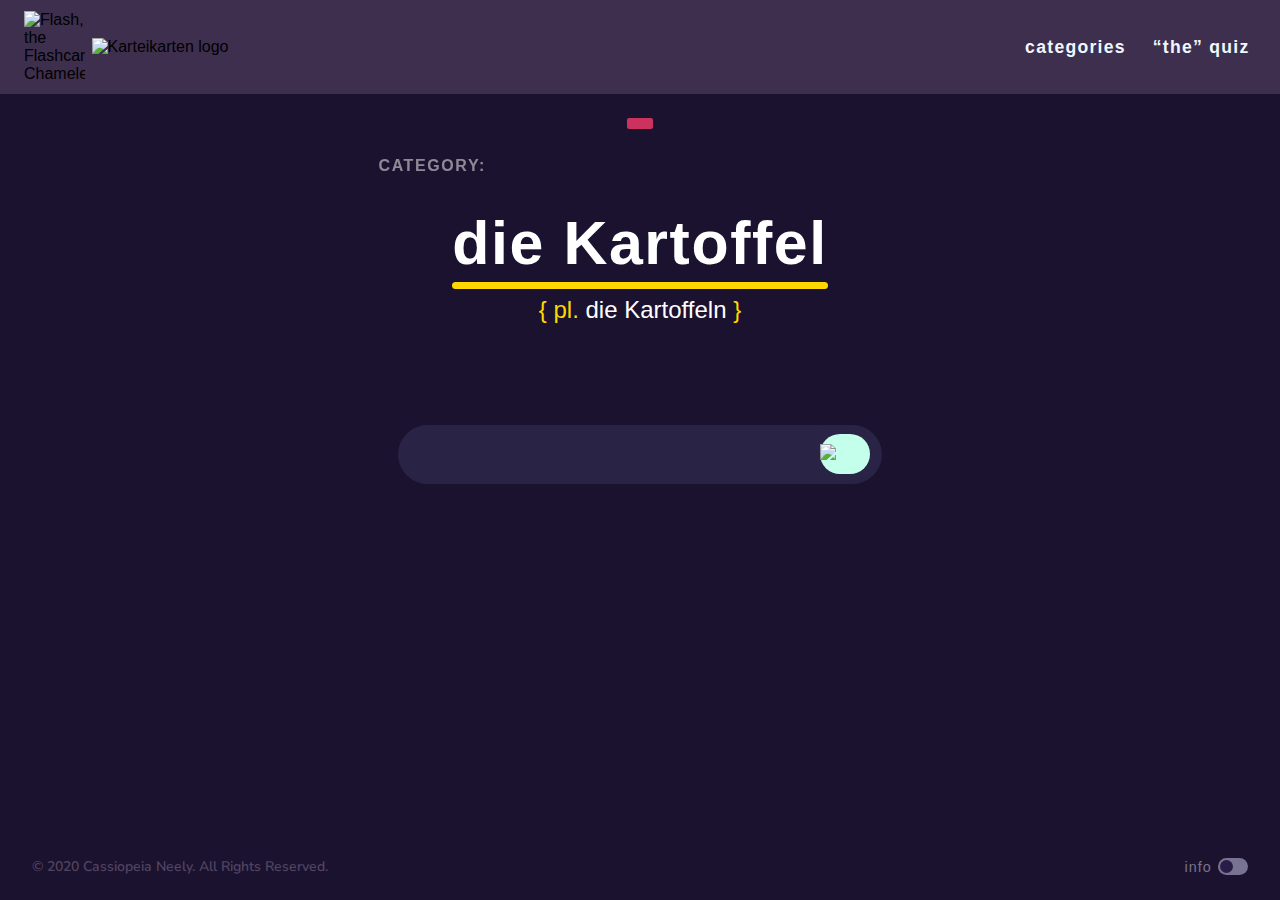
==== index.html @ aaf3dedf "add terminal newline" ====
<!DOCTYPE html>
<html lang="en">
<head>
    <meta charset="UTF-8" />
    <meta name="viewport" content="width=device-width, initial-scale=1.0" />
    <meta http-equiv="cache-control" content="no-store" />
    <meta http-equiv="X-UA-Compatible" content="ie=edge" />
    <meta name="theme-color" content="rgb(62, 47, 79)" />
    <meta name="apple-mobile-web-app-capable" content="yes" />
    <meta name="apple-mobile-web-app-status-bar-style" content="rgb(26, 18, 47)" />
    <title>Karteikarten—English to German Flashcards</title>
    <link rel="icon" type="image/png" href="images/flag-favicon.png" />
    <link rel="stylesheet" type="text/css" href="css/style.css" />
    <link rel="stylesheet" href="https://use.typekit.net/azi6bbn.css" />
    <link href="https://fonts.googleapis.com/css2?family=Nunito:wght@600&display=swap" rel="stylesheet" />
    <script src="https://ajax.googleapis.com/ajax/libs/jquery/3.4.1/jquery.min.js"></script>
</head>
<body>
    <header>
        <section id="logo-container">
            <img id="chameleon" src="images/nav-images/flash-chameleon.svg" alt="Flash, the Flashcard Chameleon" />
            <a href="index.html"><img id="logo" src="images/nav-images/karteikarten-logo-text.svg" alt="Karteikarten logo" /></a>
        </section>
        <section id="hamburger">
            <img id="highlighter-menu" src="images/nav-images/menu-highlighters.svg" />
            <img id="highlighter-lines" src="images/nav-images/highlighter-lines.svg" alt="" />
        </section>
        <nav>
            <ul>
                <li id="open-categories" class="nav-links">Categories</li>
                <li class="nav-links"><a href="./der-die-das.html">“The” Quiz</a></li>
            </ul>
            <div id="nav-x-bg" class="close-x-bg">
                <p class="close-x">✕</p>
            </div>
        </nav>
    </header>
    <section id="categories-wrapper">
        <div id="exit-row">
            <div id="categories-x-bg" class="close-x-bg">
                <p class="close-x">✕</p>
            </div>
        </div>
        <div id="lightning-flex">
            <div id="lightning-container">
                <img id="tricolor-lightning" src="images/level-images/tricolor-lightning.svg" alt="Blue, orange, and gold lightning bolts" />
                <div id="round-totals-container">
                    <div>
                        <p class="flashcard-total" id="lightning-total"></p>
                        <span class="gray-divider"></span>
                        <p>Lightning Round</p>
                    </div>
                    <div>
                        <p class="flashcard-total" id="customized-total">0</p>
                        <span class="gray-divider"></span>
                        <p>Customized Round</p>
                    </div>
                </div>
                <p id="lightning-text">Up for a challenge? Click the Lightning Round button to skip <span id="total-levels"></span> levels and enter the <span id="total-words"></span>-word lightning round, or select categories and click Customized Round.</p>
                <button class="lightning-round mobile">Lightning Round</button>
            </div>
            <form id="categories-box">
                <input type="checkbox" name="adjectives" id="adjectives" class="hidden-checkbox" />
                <label for="adjectives">
                    <div class="selection-ring">
                        <div id="adjectives-color">
                            <img class="category-icons" src="images/category-icons/category-icons-adjectives.svg" />
                        </div>
                    </div>
                    <p class="label-text">Adjectives</p>
                </label>
                <input type="checkbox" name="animals" id="animals" class="hidden-checkbox" />
                <label for="animals">
                    <div class="selection-ring">
                        <div id="animals-color">
                            <img class="category-icons" src="images/category-icons/category-icons-animals.svg" />
                        </div>
                    </div>
                    <p class="label-text">Animals</p>
                </label>
                <input type="checkbox" name="arts" id="arts" class="hidden-checkbox" />
                <label for="arts">
                    <div class="selection-ring">
                        <div id="arts-color">
                            <img class="category-icons expanded taller" src="images/category-icons/category-icons-arts.svg" />
                        </div>
                    </div>
                    <p class="label-text">Arts</p>
                </label>
                <input type="checkbox" name="body" id="body" class="hidden-checkbox" />
                <label for="body">
                    <div class="selection-ring">
                        <div id="body-color">
                            <img class="category-icons" src="images/category-icons/category-icons-body.svg" />
                        </div>
                    </div>
                    <p class="label-text">Body</p>
                </label>
                <input type="checkbox" name="calendar" id="calendar" class="hidden-checkbox" />
                <label for="calendar">
                    <div class="selection-ring">
                        <div id="calendar-color">
                            <img class="category-icons" src="images/category-icons/category-icons-calendar.svg" />
                        </div>
                    </div>
                    <p class="label-text">Calendar</p>
                </label>
                <input type="checkbox" name="catastrophe" id="catastrophe" class="hidden-checkbox" />
                <label for="catastrophe">
                    <div class="selection-ring">
                        <div id="catastrophe-color">
                            <img class="category-icons expanded" src="images/category-icons/category-icons-catastrophe.svg" />
                        </div>
                    </div>
                    <p class="label-text">Catastrophe</p>
                </label>
                <input type="checkbox" name="clothes" id="clothes" class="hidden-checkbox" />
                <label for="clothes">
                    <div class="selection-ring">
                        <div id="clothes-color">
                            <img class="category-icons" src="images/category-icons/category-icons-clothes.svg" />
                        </div>
                    </div>
                    <p class="label-text">Clothes</p>
                </label>
                <input type="checkbox" name="food" id="food" class="hidden-checkbox" />
                <label for="food">
                    <div class="selection-ring">
                        <div id="food-color">
                            <img class="category-icons" src="images/category-icons/category-icon-food.svg" />
                        </div>
                    </div>
                    <p class="label-text">Food</p>
                </label>
                <input type="checkbox" name="home" id="home" class="hidden-checkbox" />
                <label for="home">
                    <div class="selection-ring">
                        <div id="home-color">
                            <img class="category-icons" src="images/category-icons/category-icons-home.svg" />
                        </div>
                    </div>
                    <p class="label-text">Home</p>
                </label>
                <input type="checkbox" name="nature" id="nature" class="hidden-checkbox" />
                <label for="nature">
                    <div class="selection-ring">
                        <div id="nature-color">
                            <img class="category-icons" src="images/category-icons/category-icons-nature.svg" />
                        </div>
                    </div>
                    <p class="label-text">Nature</p>
                </label>
                <input type="checkbox" name="numbers" id="numbers" class="hidden-checkbox" />
                <label for="numbers">
                    <div class="selection-ring">
                        <div id="numbers-color">
                            <img class="category-icons" src="images/category-icons/category-icons-numbers.svg" />
                        </div>
                    </div>
                    <p class="label-text">Numbers</p>
                </label>
                <input type="checkbox" name="people" id="people" class="hidden-checkbox" />
                <label for="people">
                    <div class="selection-ring">
                        <div id="people-color">
                            <img class="category-icons squished" src="images/category-icons/category-icons-people.svg" />
                        </div>
                    </div>
                    <p class="label-text">People</p>
                </label>
                <input type="checkbox" name="phrases" id="phrases" class="hidden-checkbox" />
                <label for="phrases">
                    <div class="selection-ring">
                        <div id="phrases-color">
                            <img class="category-icons" src="images/category-icons/category-icons-phrases.svg" />
                        </div>
                    </div>
                    <p class="label-text">Phrases</p>
                </label>
                <input type="checkbox" name="tech" id="tech" class="hidden-checkbox" />
                <label for="tech">
                    <div class="selection-ring">
                        <div id="tech-color">
                            <img class="category-icons" src="images/category-icons/category-icons-technology.svg" />
                        </div>
                    </div>
                    <p class="label-text">Tech</p>
                </label>
                <input type="checkbox" name="travel" id="travel" class="hidden-checkbox" />
                <label for="travel">
                    <div class="selection-ring">
                        <div id="travel-color">
                            <img class="category-icons taller" src="images/category-icons/category-icons-travel.svg" />
                        </div>
                    </div>
                    <p class="label-text">Travel</p>
                </label>
            </form>
        </div>
        <button class="select-categories mobile" type="button">Customized Round</button>
        <section id="lightning-button-row">
            <button class="lightning-round desktop">Lightning Round</button>
            <button class="select-categories desktop" type="button">Customized Round</button>
        </section>
    </section>
    <main>
        <section id="help-row">
            <div id="label-icon-container">
                <img class="help-icons" id="label-switch" src="images/help-icons/three-bent-labels.svg" title="Category Labels" alt="Labels icon" />
            </div>
            <div id="help-icons-container">
                <img class="help-icons" id="hint-bulb" src="images/help-icons/karteikarten-hint-bulb.svg" title="Hint Bulb" alt="Lightbulb icon" />
                <img class="help-icons" id="answer-key" src="images/help-icons/karteikarten-answer-key.svg" title="Answer Key" alt="Key icon" />
            </div>
            <div id="hint-message-container">
                <p id="hint-message"></p>
            </div>
        </section>
        <div id="mobile-focus">
            <section id="countdown-container">
                <p>This round has</p>
                <div id="countdown"></div>
                <p id="update-remaining"></p>
            </section>
            <section id="german-box">
                <div id="flashcard-category-wrapper">
                    <p id="card-category">Category: <span id="insert-category"></span></p>
                    <img class="category-icons" id="card-icon" src="" />
                </div>
                <div id="card-text-wrapper">
                    <h1 id="german-word" lang="de">die Kartoffel</h1>
                    <span id="line"></span>
                    <div id="plural-zone">
                        <p>{ pl. <span id="german-plural" lang="de">die Kartoffeln</span> }</p>
                    </div>
                </div>
                <!-- EMPTY GRID ROW, BELOW -->
                <div></div>
            </section>
            <form id="translation-container">
                <input id="your-translation" type="text" placeholder="" required />
                <button id="submit" type="button">
                    <img id="submit-arrow" src="images/arrows/submit-arrow.svg" alt="Arrow" />
                </button>
            </form>
        </div>
    </main>
    <section>
        <div id="level-box" class="modal">
            <div class="modal-content">
                <div id="modal-body">
                    <h2 lang="de">Fantastisch!</h2>
                    <p id="congrats-sub">You've reached</p>
                    <figure id="modal-image">
                        <figcaption id="level"></figcaption>
                    </figure>
                    <div id="mini-review-container">
                        <span class="chevron-ornament">» </span><p class="review-button" id="mini-review">Mini Review</p><span class="chevron-ornament"> «</span>
                    </div>
                    <div id="end-review-container">
                        <span class="chevron-ornament">» </span><p class="review-button" id="final-review">Final Review</p><span class="chevron-ornament"> «</span>
                    </div>
                </div>
                <div id="modal-review">
                    <h2>Mini Review</h2>
                    <p id="review-sub">Practice makes perfect, so have another look at <span id="review-count">these words</span><span id="remove-round"> from the last round.</span> Click <span id="each-it">each word</span> to see the correct translation.</p>
                    <div id="review-box"></div>
                </div>
                <div id="modal-footer">
                    <button id="continue" type="button">Continue</button>
                </div>
            </div>
        </div>
    </section>
    <section id="onion-skin" class="modal">
        <div id="info-container">
            <div class="info-graphics">
                <div id="info-countdown-container">
                    <p id="info-countdown">20</p>
                </div>
            </div>
            <div id="about-counter" class="info-blurbs">
                <p class="info-text">The <span class="info-item">counter</span> indicates the number of words that remain in the current round.</p>
                <img id="info-arrow-counter" class="info-arrows" src="images/arrows/arrow-to-counter.svg" />
            </div>
            <div class="info-graphics">
                <div class="help-circle">
                    <img class="info-help-icons" src="images/help-icons/three-bent-labels.svg" />
                </div>
                <div class="help-circle">
                    <img class="info-help-icons" src="images/help-icons/karteikarten-hint-bulb.svg" />
                </div>
                <div class="help-circle">
                    <img class="info-help-icons" src="images/help-icons/karteikarten-answer-key.svg" />
                </div>
            </div>
            <div id="about-help" class="info-blurbs">
                <img id="info-arrow-help" class="info-arrows" src="images/arrows/arrow-to-help.svg" />
                <p class="info-text">Toggle the <span class="info-item">category labels</span> with the first icon. The <span class="info-item">hint bulb</span> offers a more specific clue, and the <span class="info-item">answer key</span> has the solution.</p>
                <span class="info-text"><span class="bolded">Note:</span> The hint bulb and answer key build your <div class="review-preview-container">
                        <span class="dashed-underline">Mini Reviews</span>,
                        <div class="preview-box">
                            <video controls width="333.5" height="303.5" autoplay muted>
                                <source src="images/info-images/mini-review-preview.mp4" type="video/mp4" />
                            </video>
                        </div>
                    </div>so you'll have a second chance to translate tricky words.</span>
            </div>
            <div class="info-graphics">
                <img id="flashcard-example" src="images/info-images/flashcard-example.png" />
            </div>
            <div id="about-flashcard" class="info-blurbs">
                <img id="info-arrow-flashcard" class="info-arrows" src="images/arrows/arrow-to-flashcard.svg" />
                <p class="info-text">Translate the <span class="info-item">German word</span> above the yellow line. The plural form, below, is only for reference.</p>
                <div class="info-graphics">
                    <img id="input-example" src="images/info-images/translation-input-example.png" />
                </div>
                <p class="info-text">Use the <span class="info-item">arrow button</span>, or your Enter key, to submit your translation. If the <span class="info-item">input field</span> flashes red, the answer was wrong and the word will appear in your Mini Review.</p>
            </div>
        </div>
    </section>
    <footer>
        <p id="copyright">&copy; 2020 Cassiopeia Neely. All Rights Reserved.</p>
        <div id="info-switch-container">
            <p id="info">Info</p>
            <label class="switch">
                <input id="info-switch" type="checkbox">
                <span class="slider round"></span>
            </label>
        </div>
    </footer>
    <script type="module" src="js/script.js"></script>
</body>
</html>
---- css/style.css ----
/* GLOBAL */

html {
    font-size: 16px;
    font-family: 'dinosaur', sans-serif;
    box-sizing: border-box;
    height: -webkit-fill-available;

}
* {
    box-sizing: inherit;
}
body {
    display: flex;
    flex-direction: column;
    min-height: 100vh;
    min-height: -webkit-fill-available;
    margin: 0;
    padding: 0;
    background-color: rgb(26, 18, 47);
}
button {
    display: block;
    font-size: 1rem;
    text-transform: uppercase;
    border: none;
    border-radius: 2px;
    padding: .5rem 3rem;
    cursor: pointer;
}

/* ACCENT FONTS */

.nav-links,
#card-category,
.info-item {
    font-family: 'verveine', sans-serif;
    font-weight: 600;
    font-style: normal;
}
button,
#hint-message,
#your-translation,
.review-answers,
#copyright {
    font-family: 'Nunito', sans-serif;
    font-weight: 600;
    font-style: normal;
}

/* HEADER */

header {
    display: flex;
    align-items: center;
    justify-content: space-between;
    padding: .7rem 1.5rem;
    background-color: rgb(62, 47, 79);
    position: fixed;
    top: 0;
    width: 100%;
    z-index: 7;
}
#logo-container {
    display: flex;
    align-items: center;
}
#chameleon {
    width: 61.16px;
}
img#logo {
    height: 53px;
    padding-left: .4rem;
}
a {
    text-decoration: none;
    padding: 0;
}
#hamburger {
    position: fixed;
    top: 25px;
    right: 25px;
    z-index: 7;
    width: 2.6rem;
    cursor: pointer;
    display: none;
}
#highlighter-menu,
#highlighter-lines {
    display: none;
}
nav {
    position: relative;
    z-index: 7;
}
#nav-x-bg {
    position: absolute;
    top: 30px;
    right: 30px;
    z-index: 7;
}
li {
    margin-left: .6rem;
    padding: .3rem .4rem;
}
.nav-links {
    display: inline;
    font-size: 1.1rem;
    color: rgb(240, 248, 255);
    letter-spacing: .08rem;
    text-transform: lowercase;
    list-style: none;
    cursor: pointer;
    background-image: url('../images/nav-images/nav-hover-highlight.svg');
    background-position: bottom;
    background-repeat: no-repeat;
    background-size: contain;
}
.nav-links:hover {
    color: rgb(196, 255, 236);
    background-image: url('../images/nav-images/nav-hover-highlight-dark.svg');
}
a {
    text-decoration: none;
    color: inherit;
}
a:hover {
    color: inherit;
}
.header-shadow {
    border-bottom: 1px solid #3F51B5;
    box-shadow: 1px 3px 5px 1px #9E9E9E;
}

/* CATEGORIES  */

#categories-wrapper {
    display: none;
    background-color: rgb(245, 245, 245);
    box-shadow: 1px 2px 7px 1px #545454;
    border-bottom: 1px solid #9E9E9E;
    width: 100%;
    position: absolute;
    z-index: 6;
}
#lightning-flex {
    display: flex;
    align-items: center;
    justify-content: space-between;
}
.close-x-bg {
    display: none;
    align-self: flex-end;
    align-items: center;
    justify-content: center;
    height: 1.5rem;
    width: 1.5rem;
    border-radius: 100px;
    background-image: linear-gradient(rgb(236, 123, 82), rgb(239, 82, 84));
    margin: 1rem 1.5rem 0;
    cursor: pointer;
}
.close-x-bg:hover {
    background-image: linear-gradient(rgb(237, 79, 84), rgb(237, 160, 117));
}
.close-x {
    font-weight: 400;
    font-style: normal;
    font-size: .7rem;
    color: rgb(245, 245, 245);
    margin: 0;
}
.close-x:hover {
    transition: 2s;
    transform: rotate(360deg);
}
#exit-row {
    display: flex;
    justify-content: flex-end;
}
#categories-x-bg {
    display: flex;
}
#lightning-container {
    margin: 1rem 2rem;
    text-align: center;
}
#tricolor-lightning {
    height: 100px;
    margin: .5rem;
    cursor: pointer;
}
#round-totals-container {
    display: flex;
    align-items: center;
    justify-content: space-between;
    width: 60%;
    margin: .5rem auto;
}
#round-totals-container div {
    font-weight: 400;
    font-style: normal;
    text-align: center;
    color: rgb(109, 103, 93);
    text-transform: uppercase;
    font-size: .8rem;
}
#round-totals-container p {
    margin: .5rem .25rem;
}
.flashcard-total {
    font-weight: 700;
    font-size: 2rem;
}
#lightning-total {
    color: rgb(255, 72, 0);
}
#customized-total {
    color: rgb(128, 84, 181);
}
.gray-divider {
    display: block;
    height: 2px;
    width: 100%;
    background-color: rgb(208, 205, 200);
    border-radius: 25px;
}
#lightning-text {
    font-weight: 300;
    font-style: normal;
    font-size: 1.2rem;
    letter-spacing: .12rem;
    color: rgb(109, 103, 93);
    padding: 1rem;
    margin: 0;
}
button.lightning-round {
    background-color: rgb(255, 72, 0);
    color: rgb(255, 255, 255);
    margin: 1rem auto;
}
button.lightning-round:hover {
    background-color: rgb(0, 197, 255);
}
.mobile {
    display: none;
}
#categories-box {
    display: flex;
    flex-wrap: wrap;
    align-items: center;
    justify-content: space-evenly;
    padding: 20px;
    max-width: 50%;
}
#categories-box label {
    width: 110px;
    margin: 10px;
    padding: 15px;
    position: relative;
    cursor: pointer;
}
.hidden-checkbox {
    clip-path: inset(100% 100% 100% 100%);
    position: absolute;
}
.hidden-checkbox:checked + label .selection-ring {
    border: 3px solid rgb(165, 175, 232);
}
.hidden-checkbox:checked + label .label-text {
    font-weight: 700 !important;
}
.selection-ring {
    display: flex;
    align-items: center;
    justify-content: center;
    border-radius: 100%;
    width: 55px;
    height: 55px;
    margin: 0 auto;
    cursor: pointer;
}
.selection-ring div {
    border-radius: 100%;
    width: 45px;
    height: 45px;
    display: flex;
    align-items: center;
    justify-content: center;
    margin: 0 auto;
}
#adjectives-color {
    background-color: rgb(156, 83, 141);
}
#animals-color {
    background-color: rgb(160, 129, 129);
}
#arts-color {
    background-color: rgb(70, 130, 180);
}
#body-color {
    background-color: rgb(245, 106, 55);
}
#calendar-color {
    background-color: rgb(205, 92, 92);
}
#catastrophe-color {
    background-color: rgb(117, 148, 117);
}
#clothes-color {
    background-color: rgb(9, 148, 189);
}
#food-color {
    background-color: rgb(244, 67, 54);
}
#home-color {
    background-color: rgb(119, 46, 83);
}
#nature-color {
    background-color: rgb(46, 139, 87);
}
#numbers-color {
    background-color: rgb(107, 106, 158);
}
#people-color {
    background-color: rgb(0, 139, 139);
}
#phrases-color {
    background-color: rgb(206, 60, 94);
}
#tech-color {
    background-color: rgb(96, 125, 139);
}
#travel-color {
    background-color: rgb(94, 147, 243)
}
.category-icons {
    width: 25px;
    max-height: 20px;
}
.squished {
    width: 20px;
}
.expanded {
    width: 30px;
}
.taller {
    max-height: 24px;
}
.label-text {
    font-weight: 300;
    font-style: normal;
    font-size: .8rem;
    color: rgb(41, 35, 70);
    text-align: center;
    margin: .6rem auto 0;
}
.select-categories {
    margin: 1rem auto;
    color: rgb(240, 248, 255);
    background-color: rgb(128, 84, 181);
}
.select-categories:hover,
#continue:hover {
    background-color: rgb(201, 124, 194);
}
#lightning-button-row {
    display: flex;
}

/* MAIN */

#help-row {
    display: flex;
    align-items: center;
    justify-content: flex-end;
    padding-top: .5rem;
}
#label-icon-container,
#help-icons-container {
    display: flex;
    align-items: center;
    height: 84px;
}
#help-icons-container {
    background-color: rgb(26, 18, 47);
    z-index: 2;
}
#hint-message-container {
    background-color: rgb(191, 255, 223);
    border-radius: 100px;
    cursor: pointer;
    display: flex;
    align-items: center;
    justify-content: center;
    position: fixed;
    right: -100%;
    width: 250px;
    height: 80px;
    z-index: 1;
}
#hint-message-container::after {
    content: '';
    position: absolute;
    width: 15px;
    height: 15px;
    right: -6px;
    background-color: rgb(191, 255, 223);
    border-radius: 2px;
    transform: rotate(45deg);
}
#hint-message {
    display: inline-block;
    padding: 1rem 1.3rem;
    font-size: 1rem;
    color: rgb(16, 115, 106);
}
.ital {
    font-style: italic;
}
.underline {
    text-decoration: underline;
}
.help-icons {
    height: 40px;
    filter: opacity(.7);
    cursor: pointer;
    padding-right: 2rem;
}
.help-icons:hover {
    filter: opacity(1);
}
#mobile-focus {
    padding-top: 1.5rem;
}
#countdown-container {
    display: flex;
    align-items: center;
    justify-content: center;
    margin-bottom: .625rem;
}
#countdown-container p {
    font-weight: 300;
    font-style: normal;
    font-size: .8rem;
    text-align: right;
    text-transform: uppercase;
    letter-spacing: .1rem;
    color: rgb(245, 245, 245);
    margin: 0;
    opacity: 0;
    width: 140px;
}
#countdown {
    font-weight: 700;
    font-style: normal;
    font-size: 1.3rem;
    line-height: 1.3rem;
    background-color: rgb(204, 50, 93);
    color: rgb(255, 255, 255);
    border-radius: 2px;
    padding: .3rem .8rem .4rem .8rem;
    margin: 0 .5rem;
    cursor: pointer;
}
#update-remaining {
    text-align: left !important;
}
#german-box {
    display: grid;
    width: 555px;
    height: 250px;
    grid-template: 20% 60% 20% / 100%;
    margin: 0 auto 2.1rem;
    border-radius: 5px;
}
#flashcard-category-wrapper {
    display: flex;
    align-items: center;
    justify-content: space-between;
    margin: 0 1rem;
    opacity: .5;
}
#card-category {
    font-size: 1rem;
    letter-spacing: .1rem;
    text-transform: uppercase;
    color: rgb(255, 255, 255);
    margin: 0;
}
#card-text-wrapper {
    width: fit-content;
    display: flex;
    flex-direction: column;
    align-items: center;
    justify-content: center;
    margin: 0 auto;
}
#german-word {
    display: inline;
    font-weight: 700;
    font-style: normal;
    font-size: 3.8rem;
    letter-spacing: .1rem;
    color: rgb(255, 255, 255);
    margin: 0 0 .1rem 0;
}
#line {
    display: block;
    height: 7px;
    width: 100%;
    background-color: rgb(255, 215, 0);
    border-radius: 5px;
    margin: .13rem 0 .4rem 0;
}
#plural-zone {
    display: block;
    font-weight: 400;
    font-style: normal;
    font-size: 1.5rem;
    color: rgb(255, 215, 0);
    display: inline;
    margin: 0;
}
#plural-zone p {
    margin: 0;
}
#german-plural {
    color: rgb(255, 255, 255);
}
#translation-container {
    display: flex;
    align-items: center;
    width: fit-content;
    border-radius: 100px;
    background-color: rgb(41, 35, 70);
    margin: 0 auto;
    padding: 0 .7rem 0 1.5rem;
}
#your-translation {
    font-size: 2rem;
    text-align: center;
    background-color: rgb(41, 35, 70);
    color: rgb(97, 183, 223);
    padding: .5rem 0;
    border: none;
    border-radius: 3px;
}
#your-translation::placeholder {
    opacity: .7;
    font-style: italic;
    font-size: 1.5rem;
}
#your-translation:active,
#your-translation:focus {
  outline: none;
}
#submit {
    display: inline-block;
    background-color: rgb(196, 255, 236);
    border-radius: 100px;
    height: 2.5rem;
    width: 3.125rem;
    margin: 0;
    padding: 0;
}
#submit-arrow {
    height: 50%;
    margin: 0 auto;
    display: block;
}
#submit:active,
#submit:focus {
    border: 1px solid rgb(97, 183, 223);
    outline: none;
    box-shadow: 0 0 3px 1px rgb(97, 183, 223);
}

/* INPUT AND QUIZ-BUTTON ANIMATIONS */

/* activated with js, bzzt turns the input red */
.add-bzzt {
    -webkit-animation-name: bzzt;
    -webkit-animation-duration: 2s;
    animation-name: bzzt;
    animation-duration: 2s;
}
@-webkit-keyframes bzzt {
    0%   {background-color: rgb(41, 35, 70);}
    25%  {background-color: rgb(169, 0, 0);}
    50%  {background-color: rgb(169, 0, 0);}
    100% {background-color: rgb(41, 35, 70);}
}
@keyframes bzzt {
    0%   {background-color: rgb(41, 35, 70);}
    25%  {background-color: rgb(169, 0, 0);}
    50%  {background-color: rgb(169, 0, 0);}
    100% {background-color: rgb(41, 35, 70);}
}

/* activated with js, sparkle highlights the quiz buttons  */
.add-sparkle {
    -webkit-animation-name: sparkle;
    -webkit-animation-duration: 2s;
    animation-name: sparkle;
    animation-duration: 2s;
}
@-webkit-keyframes sparkle {
    0%   {background-color: rgb(41, 35, 70);}
    25%  {background-color: rgb(179, 230, 217); border-color: rgb(179, 230, 217);}
    50%  {background-color: rgb(179, 230, 217); border-color: rgb(179, 230, 217);}
    100% {background-color: rgb(41, 35, 70);}
}
@keyframes sparkle {
    0%   {background-color: rgb(41, 35, 70);}
    25%  {background-color: rgb(179, 230, 217); border-color: rgb(179, 230, 217);}
    50%  {background-color: rgb(179, 230, 217); border-color: rgb(179, 230, 217);}
    100% {background-color: rgb(41, 35, 70);}
}

/* NEXT-LEVEL MODAL BOX */

.modal {
    display: none;
    position: fixed;
    z-index: 4;
    padding-top: 6%;
    left: 0;
    top: 0;
    width: 100%;
    height: 100%;
    background-color: rgba(41,35,70,0.5);
}
#level-box {
    z-index: 8;
}
.modal-content {
    position: relative;
    background-color: rgb(253, 253, 253);
    margin: auto;
    padding: 0;
    border: 1px solid rgb(136, 136, 136);
    box-shadow: 0 4px 8px 0 rgba(0,0,0,0.2), 0 6px 20px 0 rgba(0,0,0,0.19);
    width: 50%;
    -webkit-animation-name: drop-modal;
    -webkit-animation-duration: 0.4s;
    animation-name: drop-modal;
    animation-duration: 0.4s;
}
@-webkit-keyframes drop-modal {
    from {top: -300px; opacity: 0}
    to {top: 0; opacity: 1;}
}
@keyframes drop-modal {
    from {top: -300px; opacity: 0}
    to {top: 0; opacity: 1;}
}
#modal-body {
    padding: 2px 16px;
    text-align: center;
}
h2 {
    font-weight: 900;
    font-style: italic;
    line-height: 1.6rem;
    letter-spacing: .08rem;
    text-transform: uppercase;
    color: rgb(201, 124, 194);
    margin: 2rem 0;
    font-size: 3rem;
    padding: 0;
}
#congrats-sub,
#review-sub {
    font-weight: 300;
    font-style: normal;
    font-size: 1.2rem;
    text-transform: uppercase;
    letter-spacing: .12rem;
    color: rgb(109, 103, 93);
    padding-bottom: 1.5rem;
    margin: 0; 
}
#review-sub {
    text-transform: unset;
}
#modal-image {
    display: flex;
    align-items: center;
    justify-content: center;
    background-image: url('../images/level-images/flash-level-bubble.svg');
    background-repeat: no-repeat;
    background-position: center;
    background-size: contain;
    height: 300px;
    margin-bottom: 1.5rem;
}
#level {
    font-weight: 700;
    font-style: normal;
    font-size: 7.8rem;
    color: rgb(248, 248, 255);
    cursor: default;
}
.chevron-ornament {
    font-weight: 300;
    font-style: normal;
    font-size: 1.3rem;
    color: rgb(109, 103, 93);
}
.review-button {
    font-weight: bold;
    font-style: normal;
    font-size: .9rem;
    text-transform: uppercase;
    letter-spacing: .03rem;
    color: rgb(97, 183, 223);
    padding: 0 .3rem;
    display: inline;
    cursor: pointer;
}
.review-button:hover {
    padding: 0;
    color: rgb(217, 159, 247);
    transition: padding 2s, color 2s;
}
#end-review-container {
    display: none;
}
#modal-review {
    display: none;
    padding: 2px 35px;
    text-align: center;
}
#review-box {
    max-height: 250px;
    overflow-y: scroll;
    background-color: rgb(240, 248, 255);
    padding-bottom: 1.5rem;
}
.review-words {
    font-weight: 700;
    font-style: normal;
    font-size: 1.5rem;
    letter-spacing: .1rem;
    margin: 1.5rem auto .2rem;
    width: fit-content;
    cursor: pointer;
}
.down-arrows {
    display: none;
    height: 15px;
    margin: 0 auto;
    padding: 0 10px;
}
.up-arrows {
    transform: rotate(180deg);
    transition-duration: 2s;
    backface-visibility: hidden;
}
.review-answers {
    display: none;
    font-size: 1.1rem;
    letter-spacing: .05rem;
    color: rgb(85, 110, 144);
    padding: 0 .5rem;
    margin: .2rem auto 0;
}
#modal-footer {
    padding: 2px 16px;
}
#continue {
    margin: 1.5rem auto;
    color: rgb(240, 248, 255);
    background-color: rgb(128, 84, 181);
}

/* ONION SKIN */

#info-container {
    display: flex;
    flex-direction: column;
    position: relative;
    margin: 0 auto;
    padding: 0;
    width: 100%;
    -webkit-animation-name: reveal-info;
    -webkit-animation-duration: 0.4s;
    animation-name: reveal-info;
    animation-duration: 0.4s;
}
@-webkit-keyframes reveal-info {
    from {top: -300px; opacity: 0}
    to {top: 0; opacity: 1;}
}
@keyframes reveal-info {
    from {top: -300px; opacity: 0}
    to {top: 0; opacity: 1;}
}
.info-graphics {
    display: none;
}
#info-countdown-container {
    display: flex;
    align-items: center;
    justify-content: center;
    width: 2.3125rem;
    height: 2rem;
    background-color: rgb(204, 50, 93);
    border-radius: 2px;
}
#info-countdown {
    font-weight: 700;
    font-style: normal;
    font-size: 1.3rem;
    color: rgb(255, 255, 255);
}
.help-circle {
    display: flex;
    align-items: center;
    justify-content: center;
    height: 70px;
    width: 70px;
    border-radius: 100px;
    background-color: rgb(26, 18, 47);
    margin: 0 1rem;
}
.info-help-icons {
    height: 40px;
}
#flashcard-example,
#quiz-flashcard-example {
    width: 75%;
}
#input-example,
#quiz-buttons-example {
    width: 70%;
}
.info-arrows {
    display: block;
}
#info-arrow-counter,
#info-arrow-flashcard {
    width: 6rem;
    align-self: flex-end;
}
#info-arrow-help {
    width: 3rem;
    margin: 0 auto;
}
.info-blurbs {
    width: 19rem;
    margin: -3rem 2rem 0 2rem;
}
.info-item {
    font-weight: 400;
    font-size: 1.1rem;
    color: rgb(255, 215, 0);
    letter-spacing: .1rem;
    text-transform: uppercase;
}
.info-text {
    font-weight: 400;
    font-style: normal;
    font-size: 1rem;
    color: rgb(240, 248, 255);
    letter-spacing: .03rem;
    line-height: 1.4rem;
    margin: .5rem 0 1rem 0;
    display: block; 
}
#about-counter {
    margin: 2rem 2rem 0 2rem;
}
#about-help {
    align-self: flex-end;
    text-align: right;
}
#about-flashcard,
#about-counter {
    display: flex;
    flex-direction: column;
}
.review-preview-container {
    display: inline;
    position: relative;
}
.dashed-underline {
    position: relative;
    background-image: url('../images/info-images/yellow-dash.svg');
    background-position: bottom;
    background-size: 63%;
    background-repeat: repeat-x;
    padding-bottom: .1rem;
    cursor: pointer;
}
.preview-box {
    display: none;
    position: absolute;
    right: 0px;
    height: 304px;
    border-radius: 2%;
    background-color: rgb(255, 215, 0);
    box-shadow: -3px -1px 7px 6px rgba(41,35,70,0.5);
    cursor: pointer;
}
video {
    display: block;
    outline: none;
    border-radius: 4px;
    padding: 10px 10px;
}

/* FOOTER */

footer {
    display: flex;
    align-items: center;
    justify-content: space-between;
    width: 100%;
    margin-top: auto;
    background-color: inherit;
    padding: 1.5rem 2rem;
}
#copyright {
    font-size: 14px;
    color: rgb(81, 68, 97);
    margin: 0;
}
#info-switch-container {
    display: flex;
    align-items: center;
    justify-content: flex-end;
    z-index: 5;
}
#info {
    font-weight: 300;
    font-style: normal;
    font-size: .9rem;
    color: rgb(120, 115, 144);
    text-align: center;
    letter-spacing: .06rem;
    text-transform: lowercase;
    padding-right: .4rem;
    margin: 0;
    cursor: default;
}
.switch {
    position: relative;
    display: inline-block;
    width: 30px;
    height: 17px;
    z-index: 5;
}
.switch input {
    opacity: 0;
    width: 0;
    height: 0;
}
.slider {
    position: absolute;
    cursor: pointer;
    top: 0;
    left: 0;
    right: 0;
    bottom: 0;
    background-color: rgb(120, 115, 144);
    -webkit-transition: .4s;
    transition: .4s;
}
.slider:before {
    position: absolute;
    content: "";
    height: 13px;
    width: 13px;
    left: 2px;
    bottom: 2px;
    background-color: rgb(41, 29, 72);
    -webkit-transition: .4s;
    transition: .4s;
}
.switch input:checked + .slider {
    background-color: rgb(255, 215, 0);
}
.switch input:focus + .slider {
    box-shadow: 0 0 1px rgb(255, 215, 0);
}
.switch input:checked + .slider:before {
    -webkit-transform: translateX(13px);
    -ms-transform: translateX(13px);
    transform: translateX(13px);
}
.slider.round {
    border-radius: 17px;
}
.slider.round:before {
    border-radius: 50%;
}

/* DER DIE DAS QUIZ */

#blank-word-flex {
    display: flex;
    align-items: baseline;
}
#blank-line-wrapper {
    display: flex;
    margin: 0 1.3rem 0 .31rem;
}
.blank-line {
    height: .2rem;
    width: 1.5rem;
    background-color: rgb(255 255 255);
    border-radius: 5px;
    margin: 0 .2rem;
}
#quiz-button-row {
    display: flex;
    align-items: center;
    justify-content: space-evenly;
    max-width: 550px;
    margin: 0 auto;
}
.quiz-buttons {
    font-size: 1.5rem;
    text-transform: none;
    color: rgb(255, 215, 0);
    background-color: rgb(41, 35, 70);
    border: 1.5px solid rgb(255, 215, 0);
    border-radius: 100px;
    padding: .8rem 2rem;
}
.quiz-buttons:active {
    background-color: rgb(255, 215, 0);
    color: rgb(26, 18, 47);
}
.quiz-buttons:focus {
    border: 1.5px solid rgb(66, 165, 245);
    box-shadow: 0px 0px 0px 1px rgb(177, 251, 227);
    outline: none;
}
.add-quiz-bzzt {
    -webkit-animation-name: quiz-bzzt;
    -webkit-animation-duration: 2s;
    animation-name: quiz-bzzt;
    animation-duration: 2s;
    color: rgb(240, 248, 255);
    cursor: not-allowed;
}
@-webkit-keyframes quiz-bzzt {
    0%   {background-color: rgb(41, 35, 70);}
    25%  {background-color: rgb(169, 0, 0);}
    50%  {background-color: rgb(169, 0, 0);}
    100% {background-color: rgb(255, 26, 26);}
}
@keyframes quiz-bzzt {
    0%   {background-color: rgb(41, 35, 70);}
    25%  {background-color: rgb(169, 0, 0);}
    50%  {background-color: rgb(169, 0, 0);}
    100% {background-color: rgb(255, 26, 26);}
}
.red-button {
    background-color: rgb(255, 26, 26)!important;
    border: 1px solid rgb(255, 26, 26)!important;
    cursor: not-allowed;
    color: rgb(240, 248, 255)!important;
}
.sparkle-text {
    color: rgb(26, 18, 47);
}

/* MEDIA QUERIES */

@media only screen and (max-width: 1044px) {

    /* CATEGORIES */

    #lightning-flex {
        flex-direction: column;
    }
    #lightning-container {
        max-width: 692px;
    }
    .mobile {
        display: block;
    }
    .desktop {
        display: none;
    }
}

@media only screen and (max-width: 1000px) {
    
    /* ONION SKIN */

    #info-container {
        overflow-y: scroll;
        max-height: 38rem;
        background-color: rgb(253, 253, 253);
        margin: 0 auto;
        padding: 1.3rem;
        border: 1px solid rgb(136, 136, 136);
        box-shadow: 0 4px 8px 0 rgba(0,0,0,0.2), 0 6px 20px 0 rgba(0,0,0,0.19);
        width: 70%;
    }
    .info-graphics {
        display: flex;
        align-items: center;
        justify-content: center;
        margin: 1rem;
    }
    .info-blurbs {
        width: 100%;
        margin: 0 auto;
    }
    .info-text {
        color: rgb(109, 103, 93);
    }
    .info-item {
        color: rgb(47, 172, 155);
    }
    #about-counter {
        margin: 0 auto;
    }
    #about-help {
        text-align: left;
    }
    .dashed-underline {
        background-image: url('../images/info-images/green-dash.svg');
    }
    .info-arrows {
        display: none;
    }

    /* MODAL BOX */

    .modal-content {
        width: 70%;
    }
}

@media only screen and (max-width: 615px) {

    /* MAIN */

    #hamburger {
        display: block;
    }
    nav {
        position: fixed;
        top: 0;
        right: 100%;
        background-image: url('../images/nav-images/stationery-background.png');
        background-repeat: no-repeat;
        background-size: cover;
        width: 100%;
        height: 100%;
        padding: 20px 0;
    }
    ul {
        padding: 0;
        margin-top: 41%;
    }
    li {
        margin-left: 55%;
        transform: rotate(10deg);
    }
    .nav-links {
        display: block;
        font-size: 2.5rem;
        color: rgb(42, 95, 134);
        text-align: center;
        margin-bottom: 1rem;
        padding: 0;
        width: fit-content;
    }
    .nav-links:hover {
        color: rgb(99, 135, 172);
        background-image: url('../images/nav-images/nav-hover-highlight-dark.svg');
    }
    #nav-x-bg {
        display: flex;
    }
    #highlighter-menu {
        display: block;
        height: 1.3rem;
        cursor: pointer;
        position: absolute;
    }
    #highlighter-lines {
        display: block;
        height: 1.3rem;
    }
    #german-box {
        width: 350px;
        height: 170px;
        margin: 1rem auto 1.5rem;
    }
    #flashcard-category-wrapper {
        margin: 0 .75rem;
    }
    #card-category {
        font-size: .75rem;
    }
    #card-icon {
        width: 20px;
        max-height: 15px;
    }
    #blank-line-wrapper {
        margin: 0 1rem 0 .1rem;
    }
    .blank-line {
        width: 1rem;
        margin: 0 .15rem;
    } 
    #german-word {
        font-size: 2.4rem;
    }
    #plural-zone {
        font-size: 1.2rem;
    }
    #your-translation {
        width: 300px;
        font-size: 1.7rem;
        padding: .2rem 0;
    }
    #submit {
        height: 1.5rem;
        width: 2.125rem;
    }

    /* DER DIE DAS QUIZ */

    #quiz-button-row {
        max-width: 350px;
    }
    .quiz-buttons {
        font-size: 1rem;
        padding: .4rem 1rem;
    }
}

@media (hover: hover) {
    .quiz-buttons:hover {
        background-color: rgb(255, 215, 0);
        color: rgb(26, 18, 47);
    }
}

@media only screen and (max-width: 530px) {
    /* MODAL BOX */

    h2 {
        font-size: 2rem;
        margin: 1.5rem auto;
    }
    #congrats-sub {
        font-size: 1.1rem;
    }
}

@media only screen and (max-width: 415px) {

    /* CATEGORIES */

    #round-totals-container {
        width: 80%;
    }
    #categories-box label {
        padding: 13px;
        margin: 5px;
    }

    /* ONION SKIN */

    #info-container {
        width: 80%;
        max-height: 31.25rem;
    }
    .help-circle {
        margin: 0 .5rem;
    }
    .preview-box {
        right: unset;
        height: unset;
    }
    video {
        width: 252.9px !important;
        height: 230.15px !important;
    }

    /* MODAL BOX */

    .modal {
        padding-top: 10%;
    }
    .modal-content {
        width: 80%;
    }
    #modal-image {
        height: 235px;
        margin: 5px;
    }
    #review-sub {
        font-size: 1rem;
        padding-bottom: 1rem;
    }

    /* FOOTER */

    #copyright {
        font-size: .65rem;
    }
}

@media only screen and (max-width: 375px) {
    
    /* CATEGORIES */

    #categories-box {
        padding: 0 0 20px 0;
    }

    /* ONION SKIN */

    .info-graphics {
        margin: 1rem .5rem;
    }
    .help-circle {
        margin: 0 .3rem;
    }
}
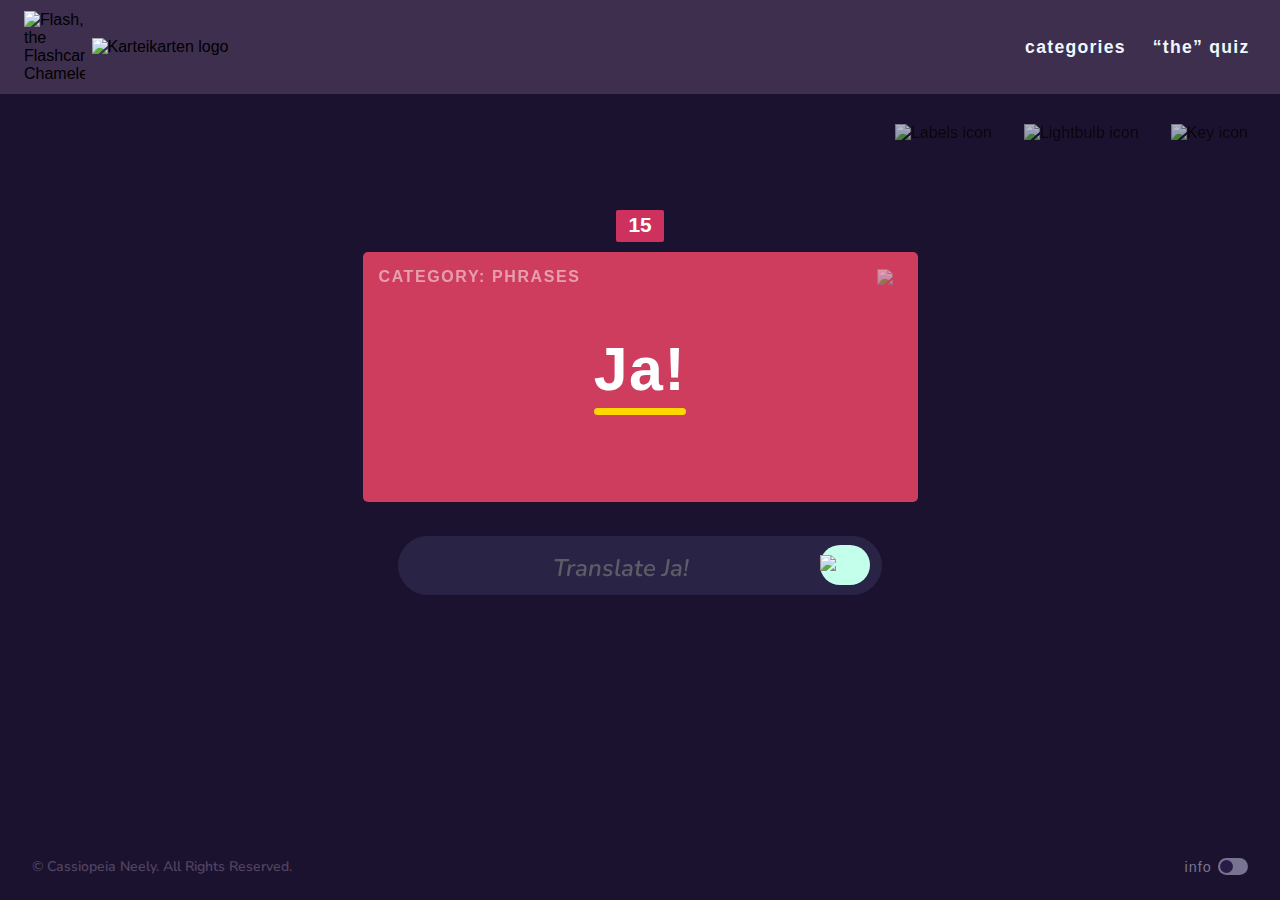
==== commit 410d775f: "create span#copyright-year" ====
--- a/index.html
+++ b/index.html
@@ -320,7 +320,7 @@
         </div>
     </section>
     <footer>
-        <p id="copyright">&copy; 2020 Cassiopeia Neely. All Rights Reserved.</p>
+        <p id="copyright">&copy; <span id="copyright-year"></span> Cassiopeia Neely. All Rights Reserved.</p>
         <div id="info-switch-container">
             <p id="info">Info</p>
             <label class="switch">
--- a/css/style.css
+++ b/css/style.css
@@ -1,4 +1,19 @@
-/* GLOBAL */
+/* ----------------------------------
+STYLE SECTIONS
+1. GLOBAL
+2. ACCENT FONTS
+3. HEADER
+4. CATEGORIES
+5. MAIN
+6. INPUT AND QUIZ-BUTTON ANIMATIONS
+7. NEXT-LEVEL MODAL BOX
+8. ONION SKIN
+9. FOOTER
+10. DER DIE DAS QUIZ
+11. MEDIA QUERIES
+---------------------------------- */
+
+/* 1. GLOBAL */
 
 html {
     font-size: 16px;
@@ -29,7 +44,7 @@
     cursor: pointer;
 }
 
-/* ACCENT FONTS */
+/* 2. ACCENT FONTS */
 
 .nav-links,
 #card-category,
@@ -48,7 +63,7 @@
     font-style: normal;
 }
 
-/* HEADER */
+/* 3. HEADER */
 
 header {
     display: flex;
@@ -128,17 +143,17 @@
     color: inherit;
 }
 .header-shadow {
-    border-bottom: 1px solid #3F51B5;
-    box-shadow: 1px 3px 5px 1px #9E9E9E;
-}
-
-/* CATEGORIES  */
+    border-bottom: 1px solid rgb(63, 81, 181);
+    box-shadow: 1px 3px 5px 1px rgb(158, 158, 158);
+}
+
+/* 4. CATEGORIES  */
 
 #categories-wrapper {
     display: none;
     background-color: rgb(245, 245, 245);
-    box-shadow: 1px 2px 7px 1px #545454;
-    border-bottom: 1px solid #9E9E9E;
+    box-shadow: 1px 2px 7px 1px rgb(84, 84, 84);
+    border-bottom: 1px solid rgb(158, 158, 158);
     width: 100%;
     position: absolute;
     z-index: 6;
@@ -368,7 +383,7 @@
     display: flex;
 }
 
-/* MAIN */
+/* 5. MAIN */
 
 #help-row {
     display: flex;
@@ -576,7 +591,7 @@
     box-shadow: 0 0 3px 1px rgb(97, 183, 223);
 }
 
-/* INPUT AND QUIZ-BUTTON ANIMATIONS */
+/* 6. INPUT AND QUIZ-BUTTON ANIMATIONS */
 
 /* activated with js, bzzt turns the input red */
 .add-bzzt {
@@ -618,7 +633,7 @@
     100% {background-color: rgb(41, 35, 70);}
 }
 
-/* NEXT-LEVEL MODAL BOX */
+/* 7. NEXT-LEVEL MODAL BOX */
 
 .modal {
     display: none;
@@ -775,7 +790,7 @@
     background-color: rgb(128, 84, 181);
 }
 
-/* ONION SKIN */
+/* 8. ONION SKIN */
 
 #info-container {
     display: flex;
@@ -911,7 +926,7 @@
     padding: 10px 10px;
 }
 
-/* FOOTER */
+/* 9. FOOTER */
 
 footer {
     display: flex;
@@ -997,7 +1012,7 @@
     border-radius: 50%;
 }
 
-/* DER DIE DAS QUIZ */
+/* 10. DER DIE DAS QUIZ */
 
 #blank-word-flex {
     display: flex;
@@ -1069,7 +1084,7 @@
     color: rgb(26, 18, 47);
 }
 
-/* MEDIA QUERIES */
+/* 11. MEDIA QUERIES */
 
 @media only screen and (max-width: 1044px) {
 
@@ -1248,6 +1263,7 @@
 }
 
 @media only screen and (max-width: 530px) {
+    
     /* MODAL BOX */
 
     h2 {
@@ -1329,4 +1345,4 @@
     .help-circle {
         margin: 0 .3rem;
     }
-}+}
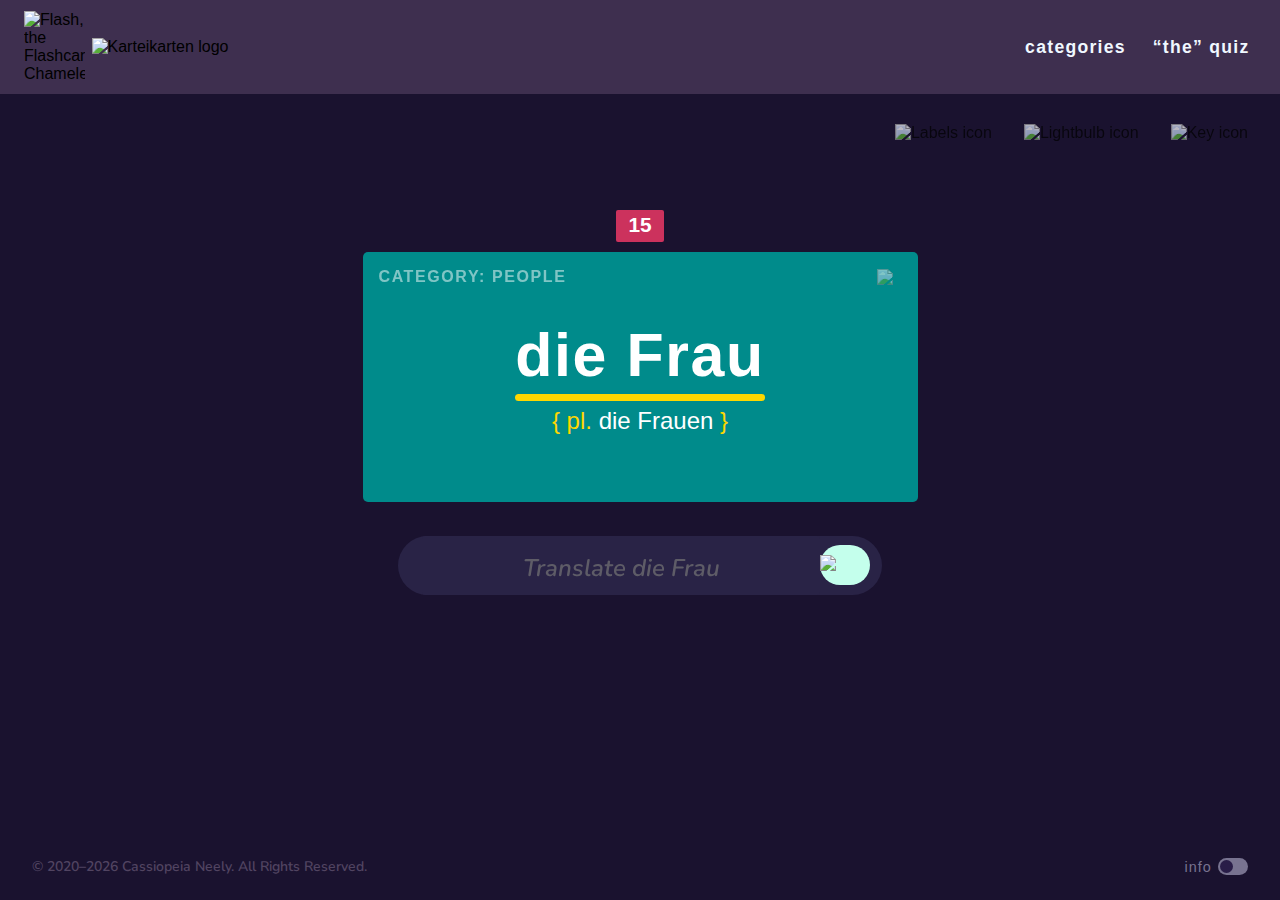
==== commit 3d407972: "update #copyright" ====
--- a/index.html
+++ b/index.html
@@ -320,7 +320,7 @@
         </div>
     </section>
     <footer>
-        <p id="copyright">&copy; <span id="copyright-year"></span> Cassiopeia Neely. All Rights Reserved.</p>
+        <p id="copyright">&copy; 2020–<span id="copyright-year"></span> Cassiopeia Neely. All Rights Reserved.</p>
         <div id="info-switch-container">
             <p id="info">Info</p>
             <label class="switch">
